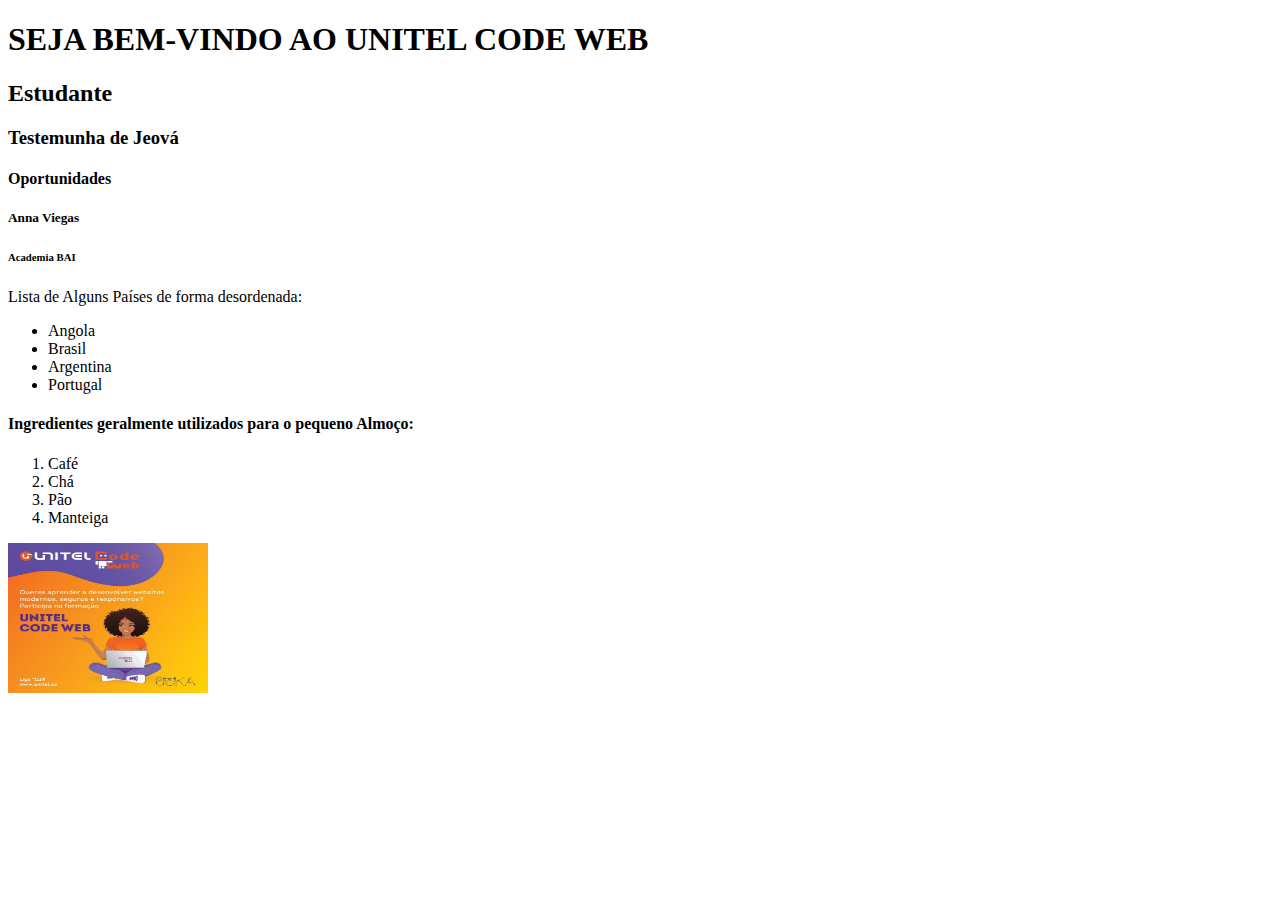
==== index.html @ 874d702f "o meu primeiro projecto" ====
<!DOCTYPE html>
<html>
    <head>
        <title> UNITEL CODE</title>
    </head>
    <body>
        <h1> SEJA BEM-VINDO AO UNITEL CODE WEB</h1>
        <h2>Estudante</h2>
        <h3>Testemunha de Jeová</h3>
        <h4>Oportunidades</h4>
        <h5> Anna Viegas</h5>
        <h6>Academia BAI</h6>
        <P>
            Lista de Alguns Países de forma desordenada:
        </P>
        <ul>
            <li>Angola</li>
            <li>Brasil</li>
            <li>Argentina</li>
            <li>Portugal</li>
        </ul>
        <h4>Ingredientes geralmente utilizados para o pequeno Almoço:</h4>
        <ol>
            <li>Café</li>
            <li>Chá</li>
            <li>Pão</li>
            <li>Manteiga</li>
        </ol>
        <img src="imagens/img2.png" width="200" height="150">
    </body>
</html>
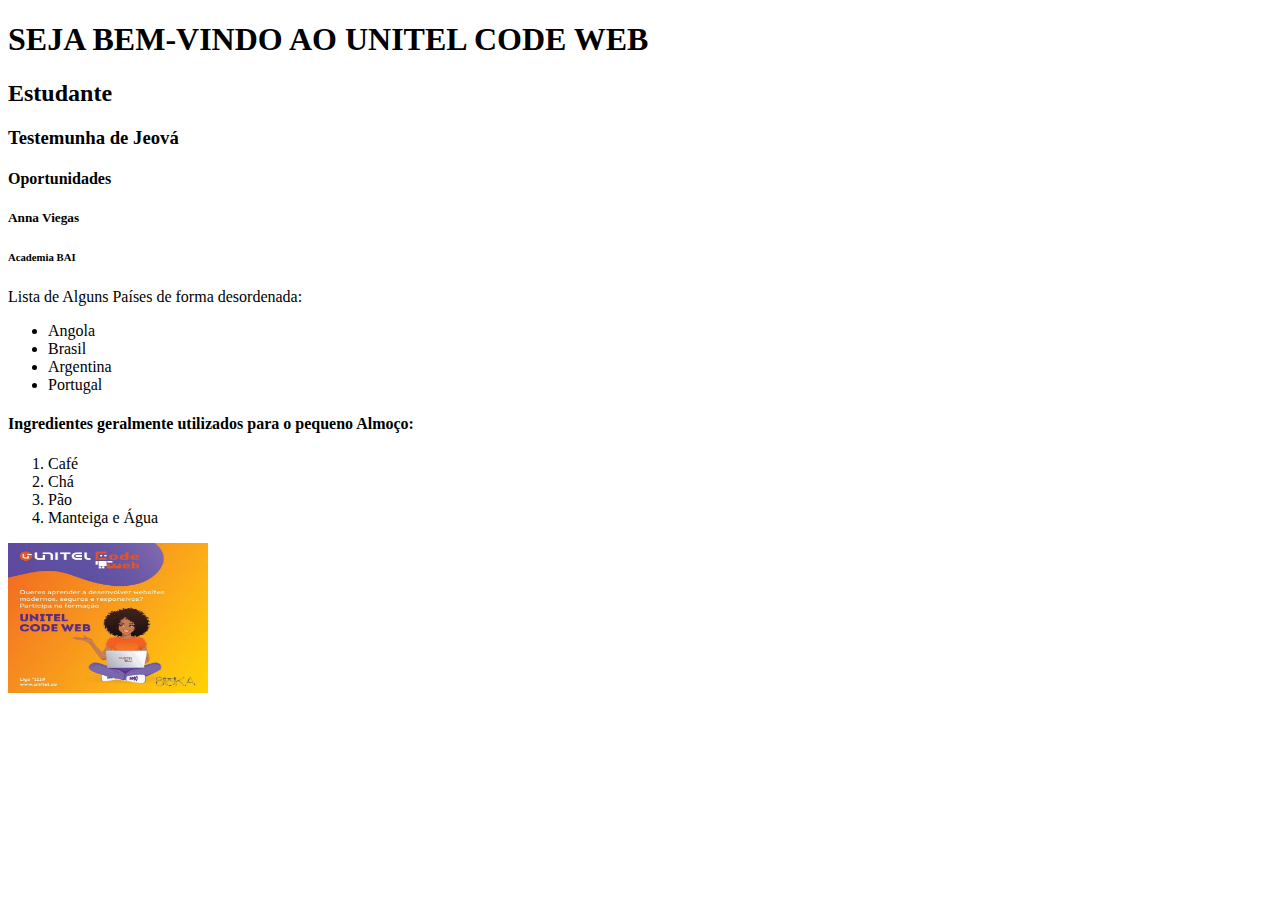
==== commit 1598a206: "alteração" ====
--- a/index.html
+++ b/index.html
@@ -24,7 +24,7 @@
             <li>Café</li>
             <li>Chá</li>
             <li>Pão</li>
-            <li>Manteiga</li>
+            <li>Manteiga e Água</li>
         </ol>
         <img src="imagens/img2.png" width="200" height="150">
     </body>
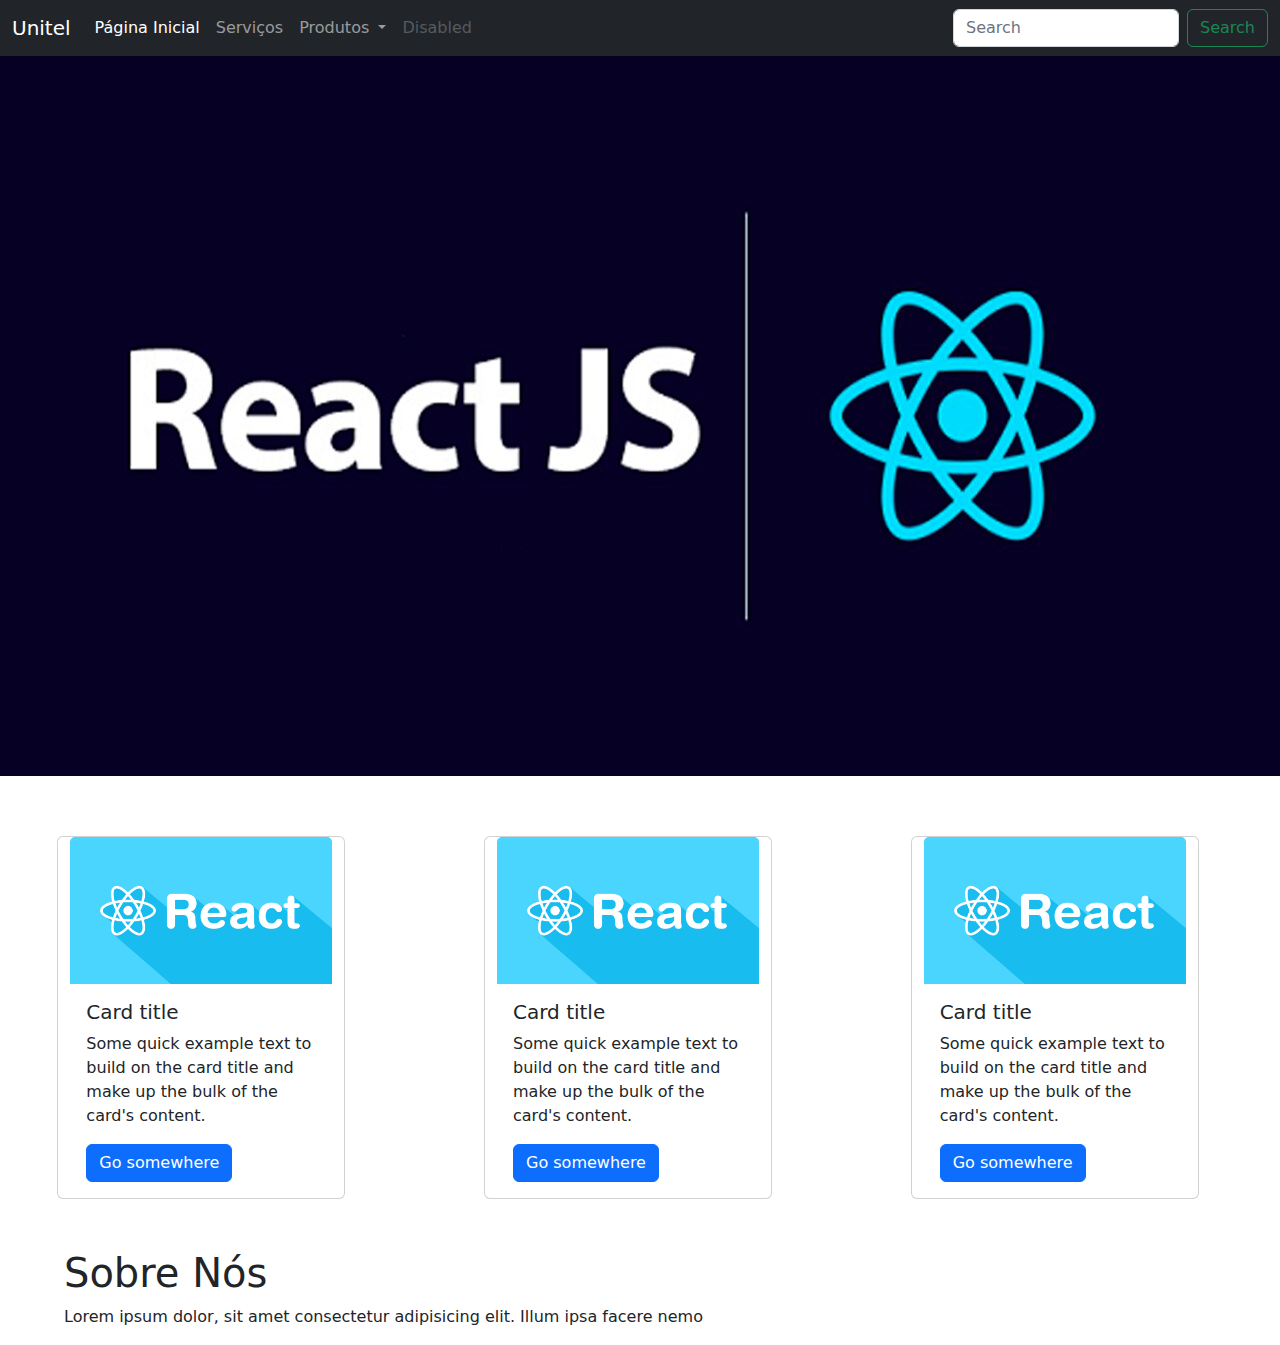
==== commit ea5147ad: "Actualizacao" ====
--- a/index.html
+++ b/index.html
@@ -1,31 +1,95 @@
 <!DOCTYPE html>
-<html>
-    <head>
-        <title> UNITEL CODE</title>
-    </head>
-    <body>
-        <h1> SEJA BEM-VINDO AO UNITEL CODE WEB</h1>
-        <h2>Estudante</h2>
-        <h3>Testemunha de Jeová</h3>
-        <h4>Oportunidades</h4>
-        <h5> Anna Viegas</h5>
-        <h6>Academia BAI</h6>
-        <P>
-            Lista de Alguns Países de forma desordenada:
-        </P>
-        <ul>
-            <li>Angola</li>
-            <li>Brasil</li>
-            <li>Argentina</li>
-            <li>Portugal</li>
-        </ul>
-        <h4>Ingredientes geralmente utilizados para o pequeno Almoço:</h4>
-        <ol>
-            <li>Café</li>
-            <li>Chá</li>
-            <li>Pão</li>
-            <li>Manteiga e Água</li>
-        </ol>
-        <img src="imagens/img2.png" width="200" height="150">
-    </body>
+<html lang="en">
+<head>
+    <meta charset="UTF-8">
+    <meta name="viewport" content="width=device-width, initial-scale=1.0">
+    <title>Document</title>
+    <link rel="stylesheet" href="bootstrap-5.2.3-dist/css/bootstrap.min.css">
+    <link rel="stylesheet" href="boots.css">
+</head>
+<body>
+    
+    <nav class="navbar navbar-expand-lg navbar-dark bg-dark">
+        <div class="container-fluid">
+          <a class="navbar-brand" href="#">Unitel</a>
+          <button class="navbar-toggler" type="button" data-bs-toggle="collapse" data-bs-target="#navbarSupportedContent" aria-controls="navbarSupportedContent" aria-expanded="false" aria-label="Toggle navigation">
+            <span class="navbar-toggler-icon"></span>
+          </button>
+          <div class="collapse navbar-collapse" id="navbarSupportedContent">
+            <ul class="navbar-nav me-auto mb-2 mb-lg-0">
+              <li class="nav-item">
+                <a class="nav-link active" aria-current="page" href="#">Página Inicial</a>
+              </li>
+              <li class="nav-item">
+                <a class="nav-link" href="#">Serviços</a>
+              </li>
+              <li class="nav-item dropdown">
+                <a class="nav-link dropdown-toggle" href="#" id="navbarDropdown" role="button" data-bs-toggle="dropdown" aria-expanded="false">
+                  Produtos
+                </a>
+                <ul class="dropdown-menu" aria-labelledby="navbarDropdown">
+                  <li><a class="dropdown-item" href="#">Telemoveis</a></li>
+                  <li><a class="dropdown-item" href="#">Computador</a></li>
+                  <li><hr class="dropdown-divider"></li>
+                  <li><a class="dropdown-item" href="#">Roteadores</a></li>
+                </ul>
+              </li>
+              <li class="nav-item">
+                <a class="nav-link disabled" href="#" tabindex="-1" aria-disabled="true">Disabled</a>
+              </li>
+            </ul>
+            <form class="d-flex">
+              <input class="form-control me-2" type="search" placeholder="Search" aria-label="Search">
+              <button class="btn btn-outline-success" type="submit">Search</button>
+            </form>
+          </div>
+        </div>
+      </nav>
+      <div id="carouselExampleSlidesOnly" class="carousel slide" data-bs-ride="carousel">
+        <div class="carousel-inner">
+          <div class="carousel-item active">
+            <img src="imagens/boots1.jpg" class="d-block w-100" style="height: 80vh;" alt="...">
+          </div>
+          <div class="carousel-item">
+            <img src="imagens/boots2.png" class="d-block w-100" style="height: 80vh;" alt="...">
+          </div>
+          <div class="carousel-item">
+            <img src="imagens/boots3.jpg" class="d-block w-100" style="height: 80vh;" alt="...">
+          </div>
+        </div>
+      </div>
+      <div class="row cursos">
+            <div class="card" style="width: 18rem;">
+                <img src="imagens/boots2.png" class="card-img-top" alt="...">
+                <div class="card-body">
+                <h5 class="card-title">Card title</h5>
+                <p class="card-text">Some quick example text to build on the card title and make up the bulk of the card's content.</p>
+                <a href="#" class="btn btn-primary">Go somewhere</a>
+                </div>
+            </div>
+            <div class="card" style="width: 18rem;">
+                <img src="imagens/boots2.png" class="card-img-top" alt="...">
+                <div class="card-body">
+                <h5 class="card-title">Card title</h5>
+                <p class="card-text">Some quick example text to build on the card title and make up the bulk of the card's content.</p>
+                <a href="#" class="btn btn-primary">Go somewhere</a>
+                </div>
+            </div>
+            <div class="card" style="width: 18rem;">
+                <img src="imagens/boots2.png" class="card-img-top" alt="...">
+                <div class="card-body">
+                <h5 class="card-title">Card title</h5>
+                <p class="card-text">Some quick example text to build on the card title and make up the bulk of the card's content.</p>
+                <a href="#" class="btn btn-primary">Go somewhere</a>
+                </div>
+            </div>
+      </div>
+      <section id="sobre">
+        <h1>Sobre Nós</h1>
+        <p class="paragrafo">Lorem ipsum dolor, sit amet consectetur adipisicing
+             elit. Illum ipsa facere nemo repudiandae voluptate voluptatum veritatis doloremque eveniet cum velit dignissimos reiciendis, culpa debitis 
+            asperiores mollitia odit hic! Eligendi, numquam!</p>
+      </section>
+    <script src="bootstrap-5.2.3-dist/js/bootstrap.bundle.js"></script>
+</body>
 </html>--- a/boots.css
+++ b/boots.css
@@ -0,0 +1,28 @@
+.carousel{
+    margin-bottom: 60px;
+}
+.cursos{
+   display: flex;
+   justify-content: space-around;
+   margin-bottom: 50px;
+   width: 100%;
+}
+#sobre{
+    width: 50%;
+    margin-left: 5%;
+
+}
+@keyframes typing{
+    from{
+        width: 0;
+    }
+    to{
+        width: 100%;
+    }
+}
+.paragrafo{
+    white-space: nowrap;
+    overflow: hidden;
+    border-right: 2px soolid #333;
+    animation: typing 4s steps(140, end) infinite;
+}
